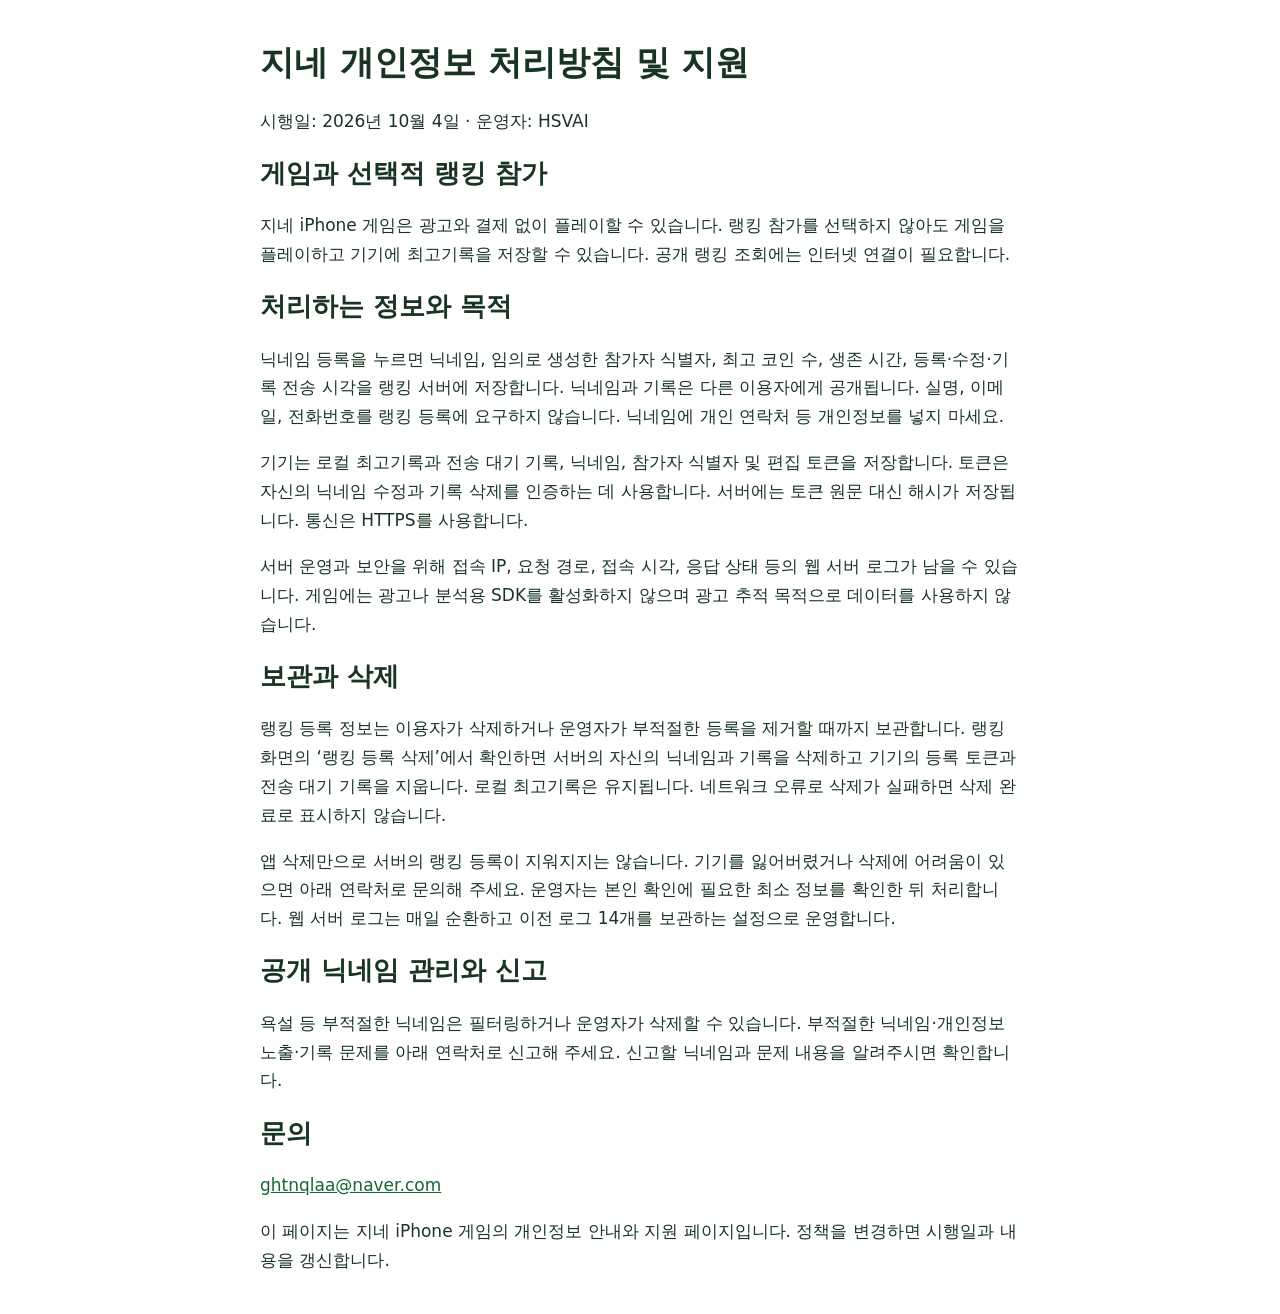
==== Tools/privacy-policy.html @ ba5263c9 "Clean Zine iOS snapshot without Android signing files or original history" ====
<!doctype html><html lang="ko"><meta charset="utf-8"><meta name="viewport" content="width=device-width, initial-scale=1"><title>지네 개인정보 처리방침 및 지원</title><style>body{max-width:760px;margin:40px auto;padding:0 20px;font:17px/1.7 system-ui;color:#183524}a{color:#146636}h1,h2{line-height:1.3}</style><h1>지네 개인정보 처리방침 및 지원</h1><p>시행일: 2026년 10월 4일 · 운영자: HSVAI</p><h2>게임과 선택적 랭킹 참가</h2><p>지네 iPhone 게임은 광고와 결제 없이 플레이할 수 있습니다. 랭킹 참가를 선택하지 않아도 게임을 플레이하고 기기에 최고기록을 저장할 수 있습니다. 공개 랭킹 조회에는 인터넷 연결이 필요합니다.</p><h2>처리하는 정보와 목적</h2><p>닉네임 등록을 누르면 닉네임, 임의로 생성한 참가자 식별자, 최고 코인 수, 생존 시간, 등록·수정·기록 전송 시각을 랭킹 서버에 저장합니다. 닉네임과 기록은 다른 이용자에게 공개됩니다. 실명, 이메일, 전화번호를 랭킹 등록에 요구하지 않습니다. 닉네임에 개인 연락처 등 개인정보를 넣지 마세요.</p><p>기기는 로컬 최고기록과 전송 대기 기록, 닉네임, 참가자 식별자 및 편집 토큰을 저장합니다. 토큰은 자신의 닉네임 수정과 기록 삭제를 인증하는 데 사용합니다. 서버에는 토큰 원문 대신 해시가 저장됩니다. 통신은 HTTPS를 사용합니다.</p><p>서버 운영과 보안을 위해 접속 IP, 요청 경로, 접속 시각, 응답 상태 등의 웹 서버 로그가 남을 수 있습니다. 게임에는 광고나 분석용 SDK를 활성화하지 않으며 광고 추적 목적으로 데이터를 사용하지 않습니다.</p><h2>보관과 삭제</h2><p>랭킹 등록 정보는 이용자가 삭제하거나 운영자가 부적절한 등록을 제거할 때까지 보관합니다. 랭킹 화면의 ‘랭킹 등록 삭제’에서 확인하면 서버의 자신의 닉네임과 기록을 삭제하고 기기의 등록 토큰과 전송 대기 기록을 지웁니다. 로컬 최고기록은 유지됩니다. 네트워크 오류로 삭제가 실패하면 삭제 완료로 표시하지 않습니다.</p><p>앱 삭제만으로 서버의 랭킹 등록이 지워지지는 않습니다. 기기를 잃어버렸거나 삭제에 어려움이 있으면 아래 연락처로 문의해 주세요. 운영자는 본인 확인에 필요한 최소 정보를 확인한 뒤 처리합니다. 웹 서버 로그는 매일 순환하고 이전 로그 14개를 보관하는 설정으로 운영합니다.</p><h2>공개 닉네임 관리와 신고</h2><p>욕설 등 부적절한 닉네임은 필터링하거나 운영자가 삭제할 수 있습니다. 부적절한 닉네임·개인정보 노출·기록 문제를 아래 연락처로 신고해 주세요. 신고할 닉네임과 문제 내용을 알려주시면 확인합니다.</p><h2>문의</h2><p><a href="mailto:ghtnqlaa@naver.com?subject=%EC%A7%80%EB%84%A4%20%EB%9E%AD%ED%82%B9%20%EB%AC%B8%EC%9D%98">ghtnqlaa@naver.com</a></p><p>이 페이지는 지네 iPhone 게임의 개인정보 안내와 지원 페이지입니다. 정책을 변경하면 시행일과 내용을 갱신합니다.</p></html>
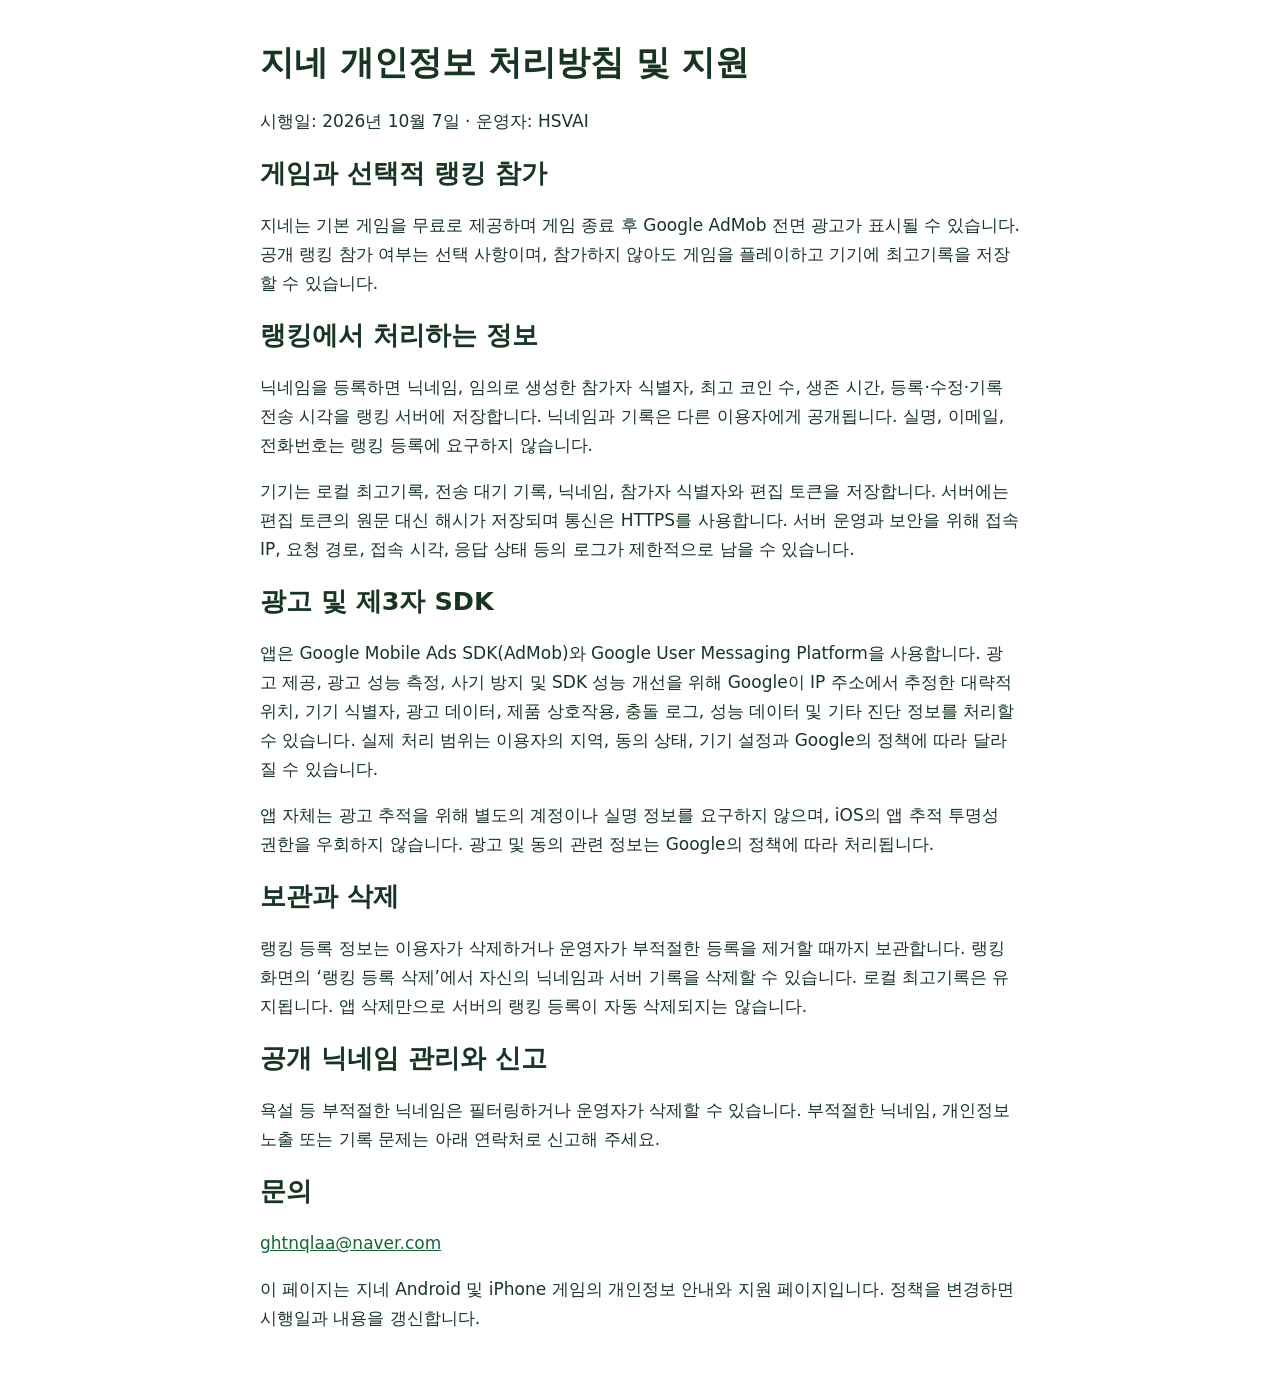
==== commit 93aefb1e: "Snapshot Korean iPhone UI and compact leaderboard 96db17a" ====
--- a/Tools/privacy-policy.html
+++ b/Tools/privacy-policy.html
@@ -1 +1,27 @@
-<!doctype html><html lang="ko"><meta charset="utf-8"><meta name="viewport" content="width=device-width, initial-scale=1"><title>지네 개인정보 처리방침 및 지원</title><style>body{max-width:760px;margin:40px auto;padding:0 20px;font:17px/1.7 system-ui;color:#183524}a{color:#146636}h1,h2{line-height:1.3}</style><h1>지네 개인정보 처리방침 및 지원</h1><p>시행일: 2026년 10월 4일 · 운영자: HSVAI</p><h2>게임과 선택적 랭킹 참가</h2><p>지네 iPhone 게임은 광고와 결제 없이 플레이할 수 있습니다. 랭킹 참가를 선택하지 않아도 게임을 플레이하고 기기에 최고기록을 저장할 수 있습니다. 공개 랭킹 조회에는 인터넷 연결이 필요합니다.</p><h2>처리하는 정보와 목적</h2><p>닉네임 등록을 누르면 닉네임, 임의로 생성한 참가자 식별자, 최고 코인 수, 생존 시간, 등록·수정·기록 전송 시각을 랭킹 서버에 저장합니다. 닉네임과 기록은 다른 이용자에게 공개됩니다. 실명, 이메일, 전화번호를 랭킹 등록에 요구하지 않습니다. 닉네임에 개인 연락처 등 개인정보를 넣지 마세요.</p><p>기기는 로컬 최고기록과 전송 대기 기록, 닉네임, 참가자 식별자 및 편집 토큰을 저장합니다. 토큰은 자신의 닉네임 수정과 기록 삭제를 인증하는 데 사용합니다. 서버에는 토큰 원문 대신 해시가 저장됩니다. 통신은 HTTPS를 사용합니다.</p><p>서버 운영과 보안을 위해 접속 IP, 요청 경로, 접속 시각, 응답 상태 등의 웹 서버 로그가 남을 수 있습니다. 게임에는 광고나 분석용 SDK를 활성화하지 않으며 광고 추적 목적으로 데이터를 사용하지 않습니다.</p><h2>보관과 삭제</h2><p>랭킹 등록 정보는 이용자가 삭제하거나 운영자가 부적절한 등록을 제거할 때까지 보관합니다. 랭킹 화면의 ‘랭킹 등록 삭제’에서 확인하면 서버의 자신의 닉네임과 기록을 삭제하고 기기의 등록 토큰과 전송 대기 기록을 지웁니다. 로컬 최고기록은 유지됩니다. 네트워크 오류로 삭제가 실패하면 삭제 완료로 표시하지 않습니다.</p><p>앱 삭제만으로 서버의 랭킹 등록이 지워지지는 않습니다. 기기를 잃어버렸거나 삭제에 어려움이 있으면 아래 연락처로 문의해 주세요. 운영자는 본인 확인에 필요한 최소 정보를 확인한 뒤 처리합니다. 웹 서버 로그는 매일 순환하고 이전 로그 14개를 보관하는 설정으로 운영합니다.</p><h2>공개 닉네임 관리와 신고</h2><p>욕설 등 부적절한 닉네임은 필터링하거나 운영자가 삭제할 수 있습니다. 부적절한 닉네임·개인정보 노출·기록 문제를 아래 연락처로 신고해 주세요. 신고할 닉네임과 문제 내용을 알려주시면 확인합니다.</p><h2>문의</h2><p><a href="mailto:ghtnqlaa@naver.com?subject=%EC%A7%80%EB%84%A4%20%EB%9E%AD%ED%82%B9%20%EB%AC%B8%EC%9D%98">ghtnqlaa@naver.com</a></p><p>이 페이지는 지네 iPhone 게임의 개인정보 안내와 지원 페이지입니다. 정책을 변경하면 시행일과 내용을 갱신합니다.</p></html>
+<!doctype html><html lang="ko"><meta charset="utf-8"><meta name="viewport" content="width=device-width,initial-scale=1">
+<title>지네 개인정보 처리방침 및 지원</title>
+<style>body{max-width:760px;margin:40px auto;padding:0 20px;font:17px/1.7 system-ui;color:#183524}a{color:#146636}h1,h2{line-height:1.3}</style>
+<h1>지네 개인정보 처리방침 및 지원</h1>
+<p>시행일: 2026년 10월 7일 · 운영자: HSVAI</p>
+
+<h2>게임과 선택적 랭킹 참가</h2>
+<p>지네는 기본 게임을 무료로 제공하며 게임 종료 후 Google AdMob 전면 광고가 표시될 수 있습니다. 공개 랭킹 참가 여부는 선택 사항이며, 참가하지 않아도 게임을 플레이하고 기기에 최고기록을 저장할 수 있습니다.</p>
+
+<h2>랭킹에서 처리하는 정보</h2>
+<p>닉네임을 등록하면 닉네임, 임의로 생성한 참가자 식별자, 최고 코인 수, 생존 시간, 등록·수정·기록 전송 시각을 랭킹 서버에 저장합니다. 닉네임과 기록은 다른 이용자에게 공개됩니다. 실명, 이메일, 전화번호는 랭킹 등록에 요구하지 않습니다.</p>
+<p>기기는 로컬 최고기록, 전송 대기 기록, 닉네임, 참가자 식별자와 편집 토큰을 저장합니다. 서버에는 편집 토큰의 원문 대신 해시가 저장되며 통신은 HTTPS를 사용합니다. 서버 운영과 보안을 위해 접속 IP, 요청 경로, 접속 시각, 응답 상태 등의 로그가 제한적으로 남을 수 있습니다.</p>
+
+<h2>광고 및 제3자 SDK</h2>
+<p>앱은 Google Mobile Ads SDK(AdMob)와 Google User Messaging Platform을 사용합니다. 광고 제공, 광고 성능 측정, 사기 방지 및 SDK 성능 개선을 위해 Google이 IP 주소에서 추정한 대략적 위치, 기기 식별자, 광고 데이터, 제품 상호작용, 충돌 로그, 성능 데이터 및 기타 진단 정보를 처리할 수 있습니다. 실제 처리 범위는 이용자의 지역, 동의 상태, 기기 설정과 Google의 정책에 따라 달라질 수 있습니다.</p>
+<p>앱 자체는 광고 추적을 위해 별도의 계정이나 실명 정보를 요구하지 않으며, iOS의 앱 추적 투명성 권한을 우회하지 않습니다. 광고 및 동의 관련 정보는 Google의 정책에 따라 처리됩니다.</p>
+
+<h2>보관과 삭제</h2>
+<p>랭킹 등록 정보는 이용자가 삭제하거나 운영자가 부적절한 등록을 제거할 때까지 보관합니다. 랭킹 화면의 ‘랭킹 등록 삭제’에서 자신의 닉네임과 서버 기록을 삭제할 수 있습니다. 로컬 최고기록은 유지됩니다. 앱 삭제만으로 서버의 랭킹 등록이 자동 삭제되지는 않습니다.</p>
+
+<h2>공개 닉네임 관리와 신고</h2>
+<p>욕설 등 부적절한 닉네임은 필터링하거나 운영자가 삭제할 수 있습니다. 부적절한 닉네임, 개인정보 노출 또는 기록 문제는 아래 연락처로 신고해 주세요.</p>
+
+<h2>문의</h2>
+<p><a href="mailto:ghtnqlaa@naver.com?subject=%EC%A7%80%EB%84%A4%20%EB%9E%AD%ED%82%B9%20%EB%AC%B8%EC%9D%98">ghtnqlaa@naver.com</a></p>
+<p>이 페이지는 지네 Android 및 iPhone 게임의 개인정보 안내와 지원 페이지입니다. 정책을 변경하면 시행일과 내용을 갱신합니다.</p>
+</html>
